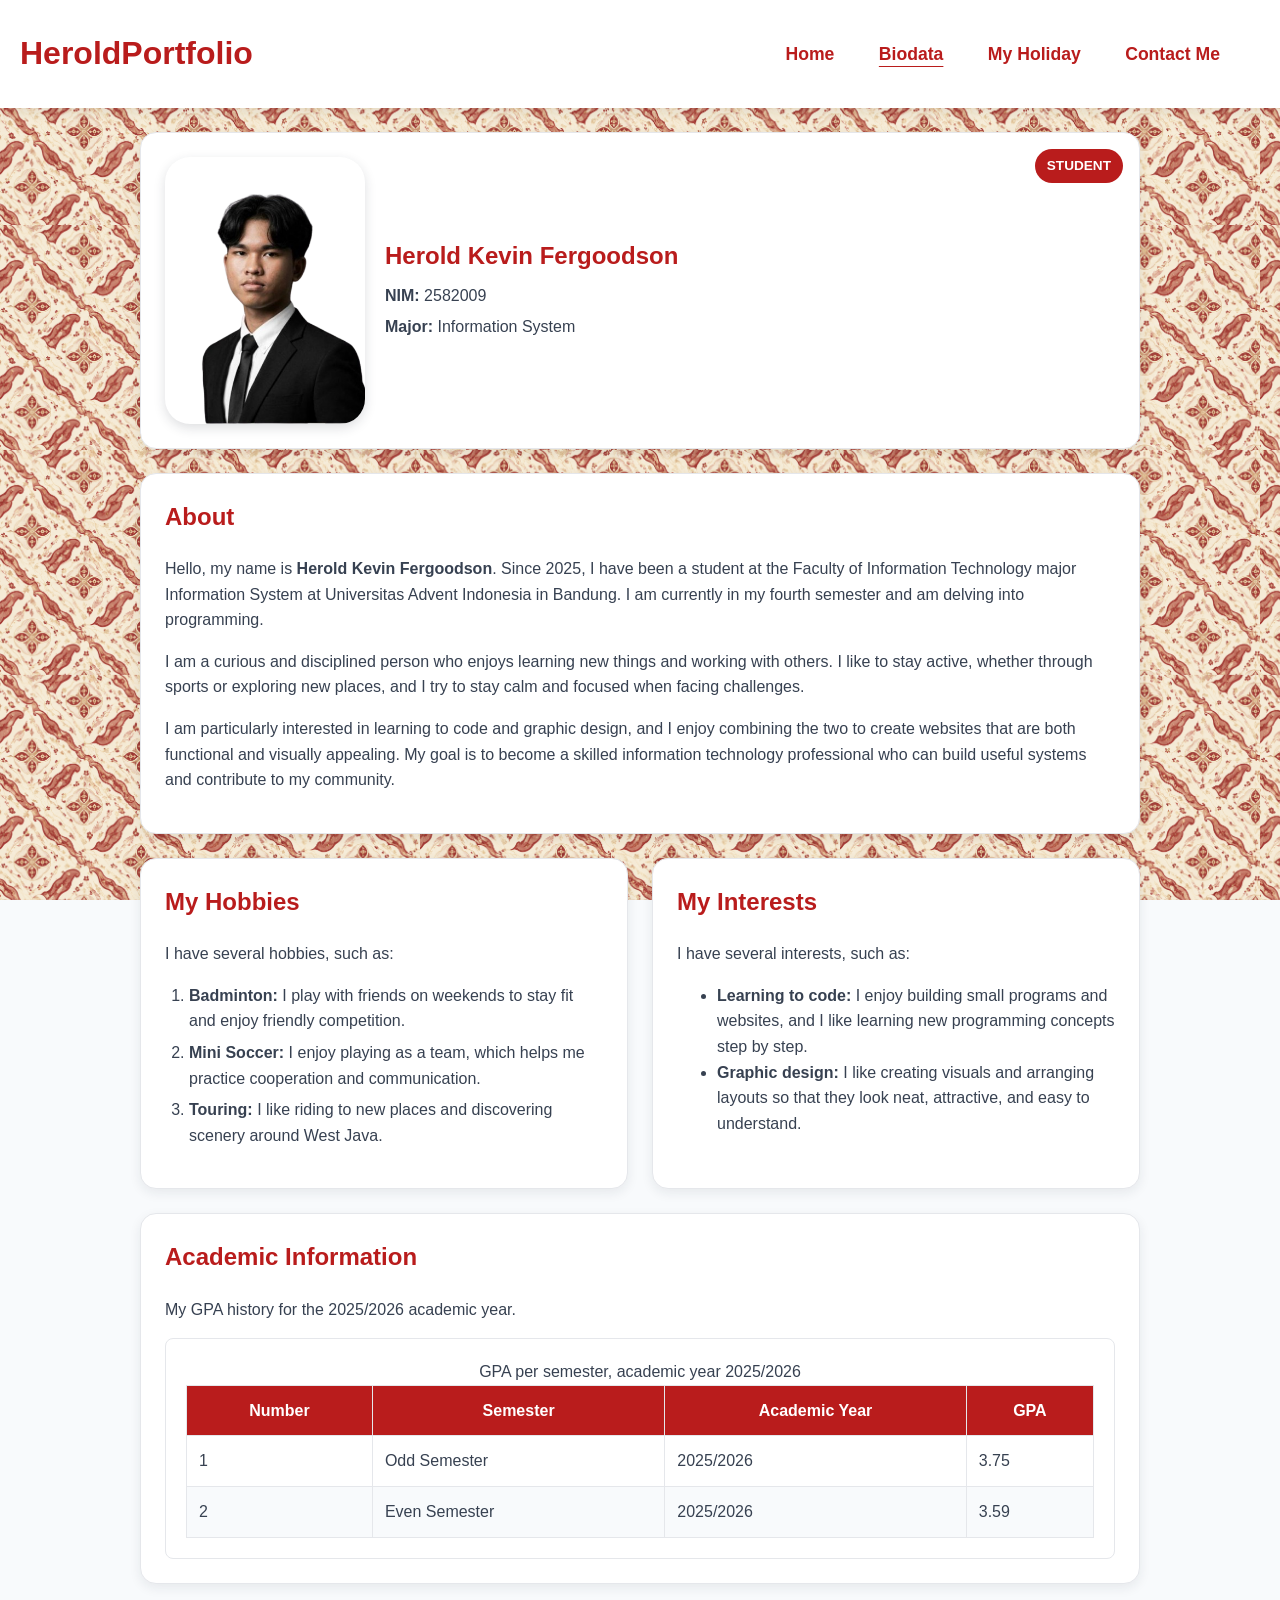
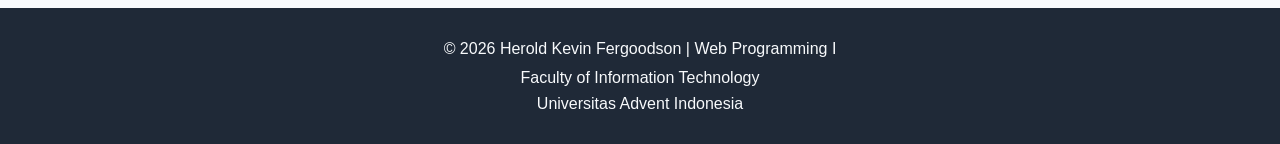
==== Biodata.html @ 3345c5e5 "Add files via upload" ====
<!DOCTYPE html>
<html lang="en">
<head>
    <meta charset="UTF-8">
    <meta name="viewport" content="width=device-width, initial-scale=1.0">
    <title>Biodata | HeroldPortfolio</title>
    <link rel="stylesheet" href="style2.css">
    <link rel="stylesheet" href="style1.css">
</head>
<body>
    <header>
        <h1>HeroldPortfolio</h1>
        <nav>
            <a href="index.html">Home</a>
            <a href="Biodata.html" aria-current="page">Biodata</a>
            <a href="MyHoliday.html">My Holiday</a>
            <a href="ContactMe.html">Contact Me</a>
        </nav>
    </header>

    <main class="content-grid">

        <!-- Informasi pribadi + foto profil -->
        <section id="profile" class="profile">
            <span class="badge">STUDENT</span>
            <img
                class="profile-photo"
                src="Foto Kevin RBG.png"
                alt="Foto Herold Kevin Fergoodson"
            >
            <div class="profile-info">
                <h2>Herold Kevin Fergoodson</h2>
                <p><strong>NIM: </strong>2582009</p>
                <p><strong>Major: </strong>Information System</p>
            </div>
        </section>

        <!-- Biografi -->
        <section id="about" class="about">
            <h2>About</h2>
            <p>
                Hello, my name is <strong>Herold Kevin Fergoodson</strong>. Since 2025, I have been
                a student at the Faculty of Information Technology major Information System at
                Universitas Advent Indonesia in Bandung. I am currently in my fourth semester
                and am delving into programming.
            </p>
            <p>
                I am a curious and disciplined person who enjoys learning new things and
                working with others. I like to stay active, whether through sports or
                exploring new places, and I try to stay calm and focused when facing challenges.
            </p>
            <p>
                I am particularly interested in learning to code and graphic design, and I enjoy
                combining the two to create websites that are both functional and visually
                appealing. My goal is to become a skilled information technology professional who
                can build useful systems and contribute to my community.
            </p>
        </section>

        <!-- Hobi: daftar berurutan -->
        <section id="hobbies">
            <h2>My Hobbies</h2>
            <p>I have several hobbies, such as:</p>
            <ol>
                <li><strong>Badminton:</strong> I play with friends on weekends to stay fit and enjoy friendly competition.</li>
                <li><strong>Mini Soccer:</strong> I enjoy playing as a team, which helps me practice cooperation and communication.</li>
                <li><strong>Touring:</strong> I like riding to new places and discovering scenery around West Java.</li>
            </ol>
        </section>

        <!-- Minat: daftar tidak berurutan -->
        <section id="minat">
            <h2>My Interests</h2>
            <p>I have several interests, such as:</p>
            <ul>
                <li><strong>Learning to code:</strong> I enjoy building small programs and websites, and I like learning new programming concepts step by step.</li>
                <li><strong>Graphic design:</strong> I like creating visuals and arranging layouts so that they look neat, attractive, and easy to understand.</li>
            </ul>
        </section>

        <!-- Informasi akademik -->
        <section id="academic">
            <h2>Academic Information</h2>
            <p>My GPA history for the 2025/2026 academic year.</p>
            <div class="table-container">
                <table>
                    <caption>GPA per semester, academic year 2025/2026</caption>
                    <thead>
                        <tr>
                            <th scope="col">Number</th>
                            <th scope="col">Semester</th>
                            <th scope="col">Academic Year</th>
                            <th scope="col">GPA</th>
                        </tr>
                    </thead>
                    <tbody>
                        <tr>
                            <td>1</td>
                            <td>Odd Semester</td>
                            <td>2025/2026</td>
                            <td>3.75</td>
                        </tr>
                        <tr>
                            <td>2</td>
                            <td>Even Semester</td>
                            <td>2025/2026</td>
                            <td>3.59</td>
                        </tr>
                    </tbody>
                </table>
            </div>
        </section>
    </main>

    <footer>
        <p>&copy; 2026 Herold Kevin Fergoodson | Web Programming I</p>
        <p>
            Faculty of Information Technology<br>
            Universitas Advent Indonesia
        </p>
    </footer>
</body>
</html>
---- style2.css ----
* {
    box-sizing: border-box;
}

body {
    margin: 0;
    font-family: Arial, Helvetica, sans-serif;
    font-size: 1rem;
    line-height: 1.6;
    color: #374151;
    background-color: #F8FAFC;
    background-image: url("BATIK.png");
    background-repeat: repeat;
    background-size: 420px auto;
    background-attachment: fixed;
}

img {
    max-width: 100%;
    height: auto;
    display: block;
}

header {
    display: flex;
    padding: 24px 20px;
    color: #B91C1C;
    justify-content: space-between;
    align-items: center;
    background-color: #FFFFFF;
    box-shadow: 0 4px 12px rgba(31, 41, 55, 0.08);
    flex-wrap: wrap;
}

header h1 {
    margin: 0;
    font-size: 2rem;
}

nav {
    padding: 8px 20px;
    text-align: right;
}

nav a {
    display: inline-block;
    margin: 4px 12px;
    color: #B91C1C;
    font-weight: bold;
    text-decoration: none;
    font-size: 1.1rem;
}

nav a:hover {
    color: #991B1B;
    text-decoration: underline;
}

nav a[aria-current="page"] {
    text-decoration: underline;
    text-underline-offset: 6px;
}

main {
    width: 90%;
    max-width: 1000px;
    margin: 24px auto;
}

.border {
    display: grid;
    grid-template-columns: 1fr;
    gap: 24px;
}

section {
    padding: 24px;
    background-color: #FFFFFF;
    border: 1px solid #E5E7EB;
    border-radius: 16px;
    box-shadow: 0 4px 12px rgba(0, 0, 0, 0.08);
}

.HomePage {
    display: flex;
    flex-direction: column-reverse;
    align-items: center;
    gap: 2rem;
    padding: 2rem 5%;
}

.Text {
    flex: 1;
}

.Intro {
    font-weight: 600;
    color: #B91C1C;
}

.Name {
    line-height: 1.1;
    letter-spacing: -0.02em;
    color: #1F2937;
    font-size: clamp(1.75rem, 5vw, 2.5rem);
    font-weight: 550;
}

.Introduction {
    max-width: 58ch;
    margin: 0 0 1.5rem;
    font-size: 1.05rem;
    line-height: 1.8;
    color: #374151;
    text-align: justify;
    hyphens: auto;
}

.profile-photo {
    width: 100%;
    max-width: 340px;
    aspect-ratio: 3 / 4;
    object-fit: cover;
    border-radius: 25px;
    box-shadow: 0 4px 12px rgba(31, 41, 55, 0.15);
}

.HomePage .badge {
    display: flex;
    flex-wrap: wrap;
    gap: 12px;
}

.button1,
.button2 {
    display: inline-block;
    padding: 0.75rem 1.5rem;
    border-radius: 6px;
    text-decoration: none;
    font-weight: bold;
    border: 2px solid #B91C1C;
}

.button1 {
    background-color: #B91C1C;
    color: #FFFFFF;
}

.button1:hover {
    background-color: #991B1B;
}

.button2 {
    background-color: #FFFFFF;
    color: #B91C1C;
}

.button2:hover {
    background-color: #FEE2E2;
}

footer {
    margin-top: 24px;
    padding: 24px 20px;
    background-color: #1F2937;
    color: #F8FAFC;
    text-align: center;
}

footer p {
    margin: 4px 0;
}

@media (min-width: 768px) {
    nav a {
        margin: 8px 20px;
    }

    .HomePage {
        flex-direction: row;
    }
}
---- style1.css ----
img {
    max-width: 100%;
    height: auto;
}

a {
    color: #B91C1C;
}

header {
    color: #B91C1C;
    background-color: #FFFFFF;
}

header h1 {
    color: #B91C1C;
}

nav {
    padding: 8px 20px;
    text-align: right;
}

nav a {
    display: inline-block;
    margin: 4px 12px;
    color: #B91C1C;
    font-weight: bold;
    text-decoration: none;
    font-size: 1.1rem;
}

nav a:hover {
    color: #991B1B;
    text-decoration: underline;
}

main {
    width: 90%;
    max-width: 1000px;
    margin: 24px auto;
}

.content-grid {
    display: grid;
    grid-template-columns: 1fr;
    gap: 24px;
}

section {
    padding: 24px;
    background-color: #FFFFFF;
    border: 1px solid #E5E7EB;
    border-radius: 16px;
    box-shadow: 0 4px 12px rgba(31, 41, 55, 0.08);
}

section h2 {
    margin-top: 0;
    color: #B91C1C;
}

.profile {
    display: flex;
    flex-direction: column;
    align-items: center;
    gap: 20px;
    text-align: center;
    position: relative;
}

.profile-photo {
    width: 200px;
    aspect-ratio: 3/4;
    object-fit: cover;
    border-radius: 25px;
    box-shadow: 0 4px 12px rgba(31, 41, 55, 0.15);
}

.profile-info {
    flex: 1;
}

.profile-info h2 {
    margin-bottom: 8px;
}

.profile-info p {
    margin: 5px 0;
}

.about {
    padding: 24px;
    background-color: #FFFFFF;
    border: 1px solid #E5E7EB;
    border-radius: 16px;
}

.badge {
    position: absolute;
    top: 16px;
    right: 16px;
    padding: 6px 12px;
    background-color: #B91C1C;
    color: #FFFFFF;
    border-radius: 20px;
    font-size: 0.85rem;
    font-weight: bold;
}

.Hobbies {
    display: flex;
    gap: 20px;
    align-items: flex-start;
}

#hobbies ol,
#hobbies ul {
    padding-left: 24px;
}

#hobbies li {
    margin-bottom: 6px;
}

.table-container {
    flex: 1;
    border: 1px solid #E5E7EB;
    border-radius: 8px;
    padding: 20px;
}

table {
    width: 100%;
    border-collapse: collapse;
}

th,
td {
    padding: 12px;
    border: 1px solid #E5E7EB;
}

th {
    background-color: #B91C1C;
    color: #FFFFFF;
}

tbody tr:nth-child(even) {
    background-color: #F8FAFC;
}

form {
    display: grid;
    gap: 16px;
}

.form-group {
    display: grid;
    gap: 6px;
}

label {
    font-weight: bold;
}

input,
select,
textarea {
    width: 100%;
    padding: 10px 12px;
    border: 1px solid #D1D5DB;
    border-radius: 8px;
    font: inherit;
    background-color: #FFFFFF;
}

textarea {
    min-height: 120px;
    resize: vertical;
}

input:focus,
select:focus,
textarea:focus {
    outline: 2px solid #B91C1C;
    outline-offset: 2px;
}

button {
    width: fit-content;
    padding: 10px 20px;
    border: none;
    border-radius: 8px;
    background-color: #B91C1C;
    color: #FFFFFF;
    font: inherit;
    font-weight: bold;
    cursor: pointer;
}

button:hover {
    background-color: #991B1B;
}

footer {
    margin-top: 24px;
    padding: 24px 20px;
    background-color: #1F2937;
    color: #F8FAFC;
    text-align: center;
}

footer p {
    margin: 4px 0;
}

@media (min-width: 768px) {
    nav a {
        margin: 8px 20px;
        font-size: 1.1rem;
    }

    .profile {
        flex-direction: row;
        text-align: left;
    }

    .content-grid {
        grid-template-columns: repeat(2, minmax(0, 1fr));
    }

    .profile,
    .about,
    #about,
    #academic,
    #contact {
        grid-column: 1 / -1;
    }
}
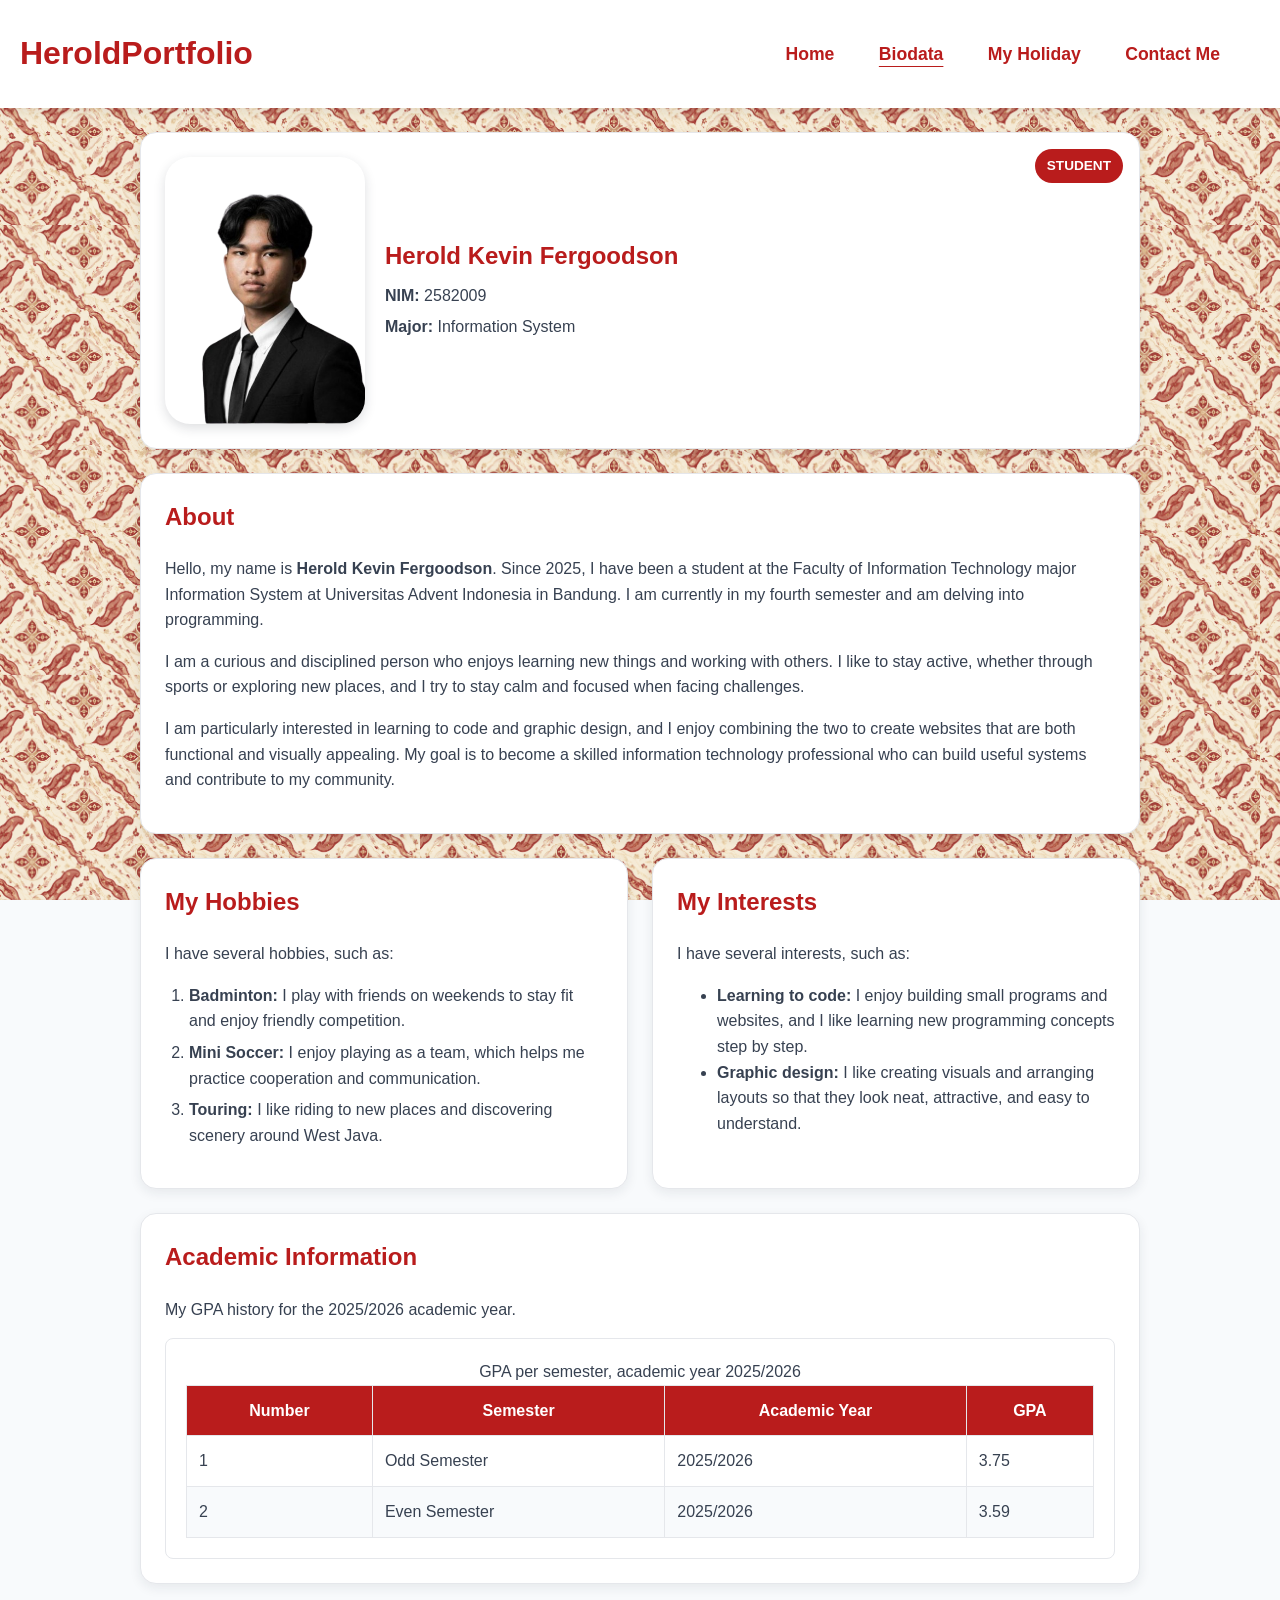
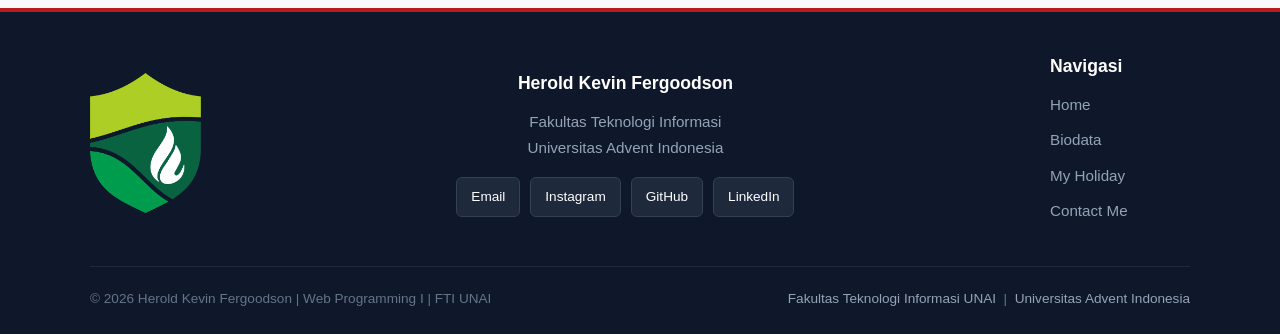
==== commit 905f8c11: "Add files via upload" ====
--- a/Biodata.html
+++ b/Biodata.html
@@ -113,11 +113,43 @@
     </main>
 
     <footer>
-        <p>&copy; 2026 Herold Kevin Fergoodson | Web Programming I</p>
+    <div class="footer-isi">
+        <div class="footer-logo">
+            <img src="FTI.png" alt="Logo Fakultas Teknologi Informasi Universitas Advent Indonesia">
+        </div>
+
+        <div class="footer-tengah">
+            <h3>Herold Kevin Fergoodson</h3>
+            <p>Fakultas Teknologi Informasi<br>
+               Universitas Advent Indonesia<br>
+            </p>
+            <div class="footer-tombol">
+                <a href="mailto:2582009@unai.edu">Email</a>
+                <a href="https://www.instagram.com/kvnn_____/" target="_blank" rel="noopener">Instagram</a>
+                <a href="https://github.com/Herold-2582009" target="_blank" rel="noopener">GitHub</a>
+                <a href="https://www.linkedin.com/in/herold-kevin-fergoodson-a54214329/" target="_blank" rel="noopener">LinkedIn</a>
+            </div>
+        </div>
+
+        <div class="footer-kolom footer-nav">
+            <h3>Navigasi</h3>
+            <ul>
+                <li><a href="index.html">Home</a></li>
+                <li><a href="Biodata.html">Biodata</a></li>
+                <li><a href="MyHoliday.html">My Holiday</a></li>
+                <li><a href="ContactMe.html">Contact Me</a></li>
+            </ul>
+        </div>
+    </div>
+
+    <div class="footer-bawah">
+        <p>&copy; 2026 Herold Kevin Fergoodson | Web Programming I | FTI UNAI</p>
         <p>
-            Faculty of Information Technology<br>
-            Universitas Advent Indonesia
+            <a href="https://fti.unai.edu/" target="_blank" rel="noopener">Fakultas Teknologi Informasi UNAI</a>
+            &nbsp;|&nbsp;
+            <a href="https://unai.edu/" target="_blank" rel="noopener">Universitas Advent Indonesia</a>
         </p>
-    </footer>
+    </div>
+</footer>
 </body>
 </html>
--- a/style2.css
+++ b/style2.css
@@ -35,6 +35,12 @@
 header h1 {
     margin: 0;
     font-size: 2rem;
+    
+}
+
+a {
+    color: #B91C1C;
+    text-decoration: none;
 }
 
 nav {
@@ -161,22 +167,145 @@
 
 footer {
     margin-top: 24px;
-    padding: 24px 20px;
-    background-color: #1F2937;
-    color: #F8FAFC;
+    padding: 40px 20px 24px;
+    background-color: #0F172A;
+    border-top: 4px solid #B91C1C;
+    color: #94A3B8;
+    text-align: left;
+}
+ 
+.footer-isi {
+    display: flex;
+    flex-wrap: wrap;
+    justify-content: space-between;
+    align-items: center;
+    gap: 32px;
+    max-width: 1100px;
+    margin: 0 auto;
+}
+ 
+.footer-logo {
+    flex: 0 0 auto;
+}
+ 
+.footer-logo img {
+    width: auto;
+    height: 140px;
+}
+ 
+.footer-tengah {
+    flex: 1 1 320px;
     text-align: center;
 }
-
+ 
+.footer-kolom {
+    flex: 1 1 240px;
+}
+ 
+.footer-nav {
+    flex: 0 0 auto;
+    min-width: 140px;
+}
+ 
+footer h3 {
+    margin: 0 0 12px;
+    font-size: 1.1rem;
+    color: #FFFFFF;
+}
+ 
 footer p {
-    margin: 4px 0;
-}
-
+    margin: 0;
+    font-size: 0.95rem;
+    line-height: 1.7;
+}
+ 
+footer ul {
+    margin: 0;
+    padding: 0;
+    list-style: none;
+}
+ 
+footer li {
+    margin-bottom: 10px;
+}
+ 
+footer a {
+    color: #94A3B8;
+    font-size: 0.95rem;
+    text-decoration: none;
+}
+ 
+footer a:hover {
+    color: #FFFFFF;
+    text-decoration: underline;
+}
+ 
+.footer-tombol {
+    display: flex;
+    flex-wrap: wrap;
+    justify-content: center;
+    gap: 10px;
+    margin-top: 16px;
+}
+ 
+.footer-tombol a {
+    padding: 8px 14px;
+    background-color: #1E293B;
+    border: 1px solid #334155;
+    border-radius: 6px;
+    color: #FFFFFF;
+    font-size: 0.85rem;
+}
+ 
+.footer-tombol a:hover {
+    background-color: #334155;
+    text-decoration: none;
+}
+ 
+.footer-bawah {
+    display: flex;
+    flex-wrap: wrap;
+    justify-content: space-between;
+    gap: 8px 24px;
+    max-width: 1100px;
+    margin: 32px auto 0;
+    padding-top: 20px;
+    border-top: 1px solid #1E293B;
+}
+ 
+.footer-bawah p {
+    font-size: 0.85rem;
+    color: #64748B;
+}
+ 
+.footer-bawah a {
+    font-size: 0.85rem;
+}
+ 
 @media (min-width: 768px) {
     nav a {
         margin: 8px 20px;
     }
-
+ 
     .HomePage {
-        flex-direction: row;
-    }
-}+        flex-direction: row-reverse;
+    }
+ 
+    .profile-photo {
+        flex-shrink: 0;
+    }
+}
+ 
+@media (max-width: 767px) {
+    .footer-isi {
+        flex-direction: column;
+        align-items: center;
+        text-align: center;
+    }
+ 
+    .footer-bawah {
+        flex-direction: column;
+        text-align: center;
+    }
+}
+ 
--- a/style1.css
+++ b/style1.css
@@ -205,15 +205,148 @@
 
 footer {
     margin-top: 24px;
-    padding: 24px 20px;
-    background-color: #1F2937;
-    color: #F8FAFC;
+    padding: 40px 20px 24px;
+    background-color: #0F172A;
+    border-top: 4px solid #B91C1C;
+    color: #94A3B8;
+    text-align: left;
+}
+ 
+.footer-isi {
+    display: flex;
+    flex-wrap: wrap;
+    justify-content: space-between;
+    align-items: center;
+    gap: 32px;
+    max-width: 1100px;
+    margin: 0 auto;
+}
+ 
+.footer-logo {
+    flex: 0 0 auto;
+}
+ 
+.footer-logo img {
+    width: auto;
+    height: 140px;
+}
+ 
+.footer-tengah {
+    flex: 1 1 320px;
     text-align: center;
 }
-
+ 
+.footer-kolom {
+    flex: 1 1 240px;
+}
+ 
+.footer-nav {
+    flex: 0 0 auto;
+    min-width: 140px;
+}
+ 
+footer h3 {
+    margin: 0 0 12px;
+    font-size: 1.1rem;
+    color: #FFFFFF;
+}
+ 
 footer p {
-    margin: 4px 0;
-}
+    margin: 0;
+    font-size: 0.95rem;
+    line-height: 1.7;
+}
+ 
+footer ul {
+    margin: 0;
+    padding: 0;
+    list-style: none;
+}
+ 
+footer li {
+    margin-bottom: 10px;
+}
+ 
+footer a {
+    color: #94A3B8;
+    font-size: 0.95rem;
+    text-decoration: none;
+}
+ 
+footer a:hover {
+    color: #FFFFFF;
+    text-decoration: underline;
+}
+ 
+.footer-tombol {
+    display: flex;
+    flex-wrap: wrap;
+    justify-content: center;
+    gap: 10px;
+    margin-top: 16px;
+}
+ 
+.footer-tombol a {
+    padding: 8px 14px;
+    background-color: #1E293B;
+    border: 1px solid #334155;
+    border-radius: 6px;
+    color: #FFFFFF;
+    font-size: 0.85rem;
+}
+ 
+.footer-tombol a:hover {
+    background-color: #334155;
+    text-decoration: none;
+}
+ 
+.footer-bawah {
+    display: flex;
+    flex-wrap: wrap;
+    justify-content: space-between;
+    gap: 8px 24px;
+    max-width: 1100px;
+    margin: 32px auto 0;
+    padding-top: 20px;
+    border-top: 1px solid #1E293B;
+}
+ 
+.footer-bawah p {
+    font-size: 0.85rem;
+    color: #64748B;
+}
+ 
+.footer-bawah a {
+    font-size: 0.85rem;
+}
+ 
+@media (min-width: 768px) {
+    nav a {
+        margin: 8px 20px;
+    }
+ 
+    .HomePage {
+        flex-direction: row-reverse;
+    }
+ 
+    .profile-photo {
+        flex-shrink: 0;
+    }
+}
+ 
+@media (max-width: 767px) {
+    .footer-isi {
+        flex-direction: column;
+        align-items: center;
+        text-align: center;
+    }
+ 
+    .footer-bawah {
+        flex-direction: column;
+        text-align: center;
+    }
+}
+ 
 
 @media (min-width: 768px) {
     nav a {
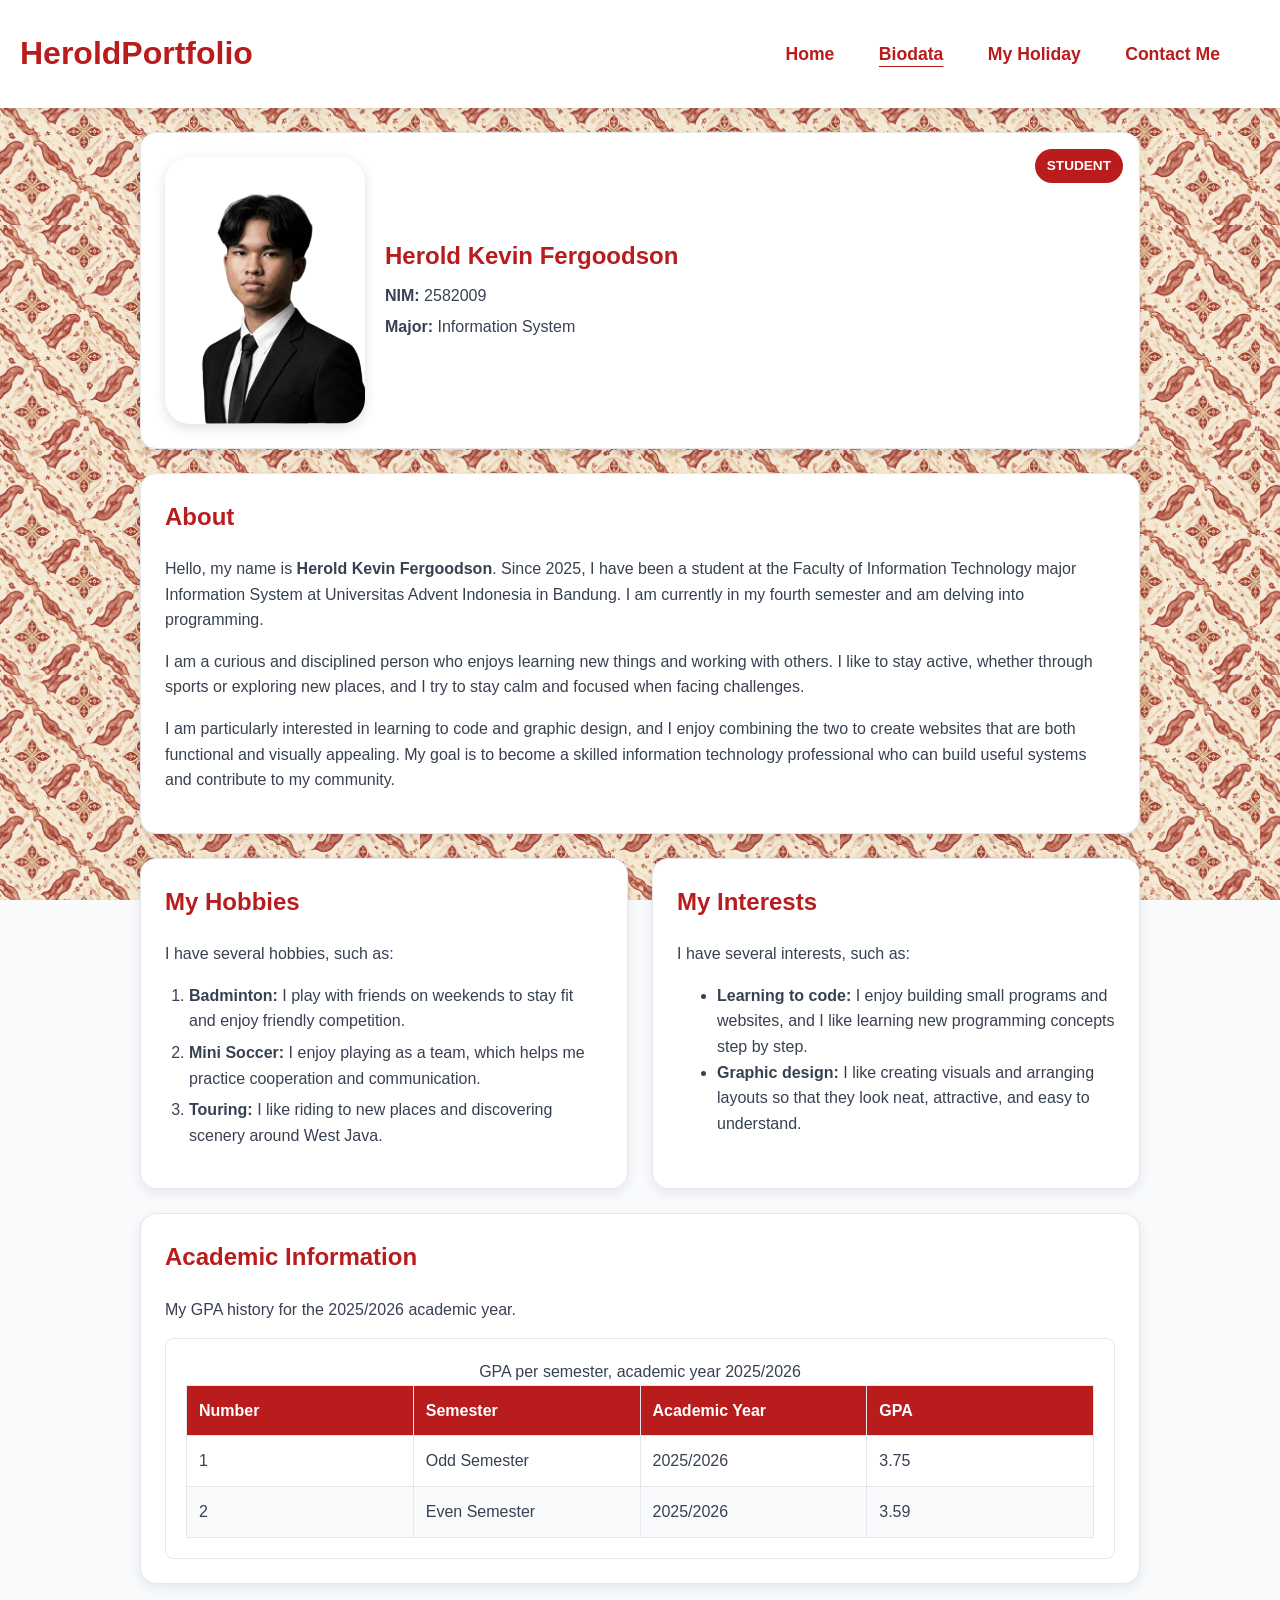
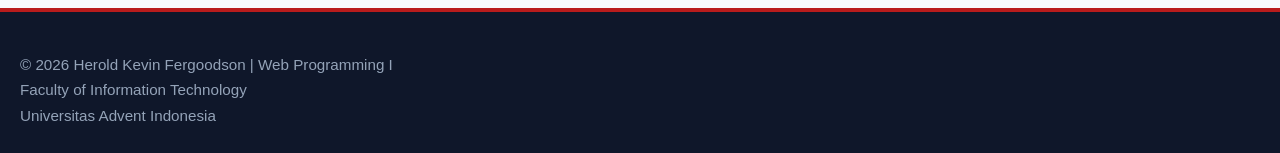
==== commit 1ce5803a: "Update Biodata.html" ====
--- a/Biodata.html
+++ b/Biodata.html
@@ -113,43 +113,11 @@
     </main>
 
     <footer>
-    <div class="footer-isi">
-        <div class="footer-logo">
-            <img src="FTI.png" alt="Logo Fakultas Teknologi Informasi Universitas Advent Indonesia">
-        </div>
-
-        <div class="footer-tengah">
-            <h3>Herold Kevin Fergoodson</h3>
-            <p>Fakultas Teknologi Informasi<br>
-               Universitas Advent Indonesia<br>
-            </p>
-            <div class="footer-tombol">
-                <a href="mailto:2582009@unai.edu">Email</a>
-                <a href="https://www.instagram.com/kvnn_____/" target="_blank" rel="noopener">Instagram</a>
-                <a href="https://github.com/Herold-2582009" target="_blank" rel="noopener">GitHub</a>
-                <a href="https://www.linkedin.com/in/herold-kevin-fergoodson-a54214329/" target="_blank" rel="noopener">LinkedIn</a>
-            </div>
-        </div>
-
-        <div class="footer-kolom footer-nav">
-            <h3>Navigasi</h3>
-            <ul>
-                <li><a href="index.html">Home</a></li>
-                <li><a href="Biodata.html">Biodata</a></li>
-                <li><a href="MyHoliday.html">My Holiday</a></li>
-                <li><a href="ContactMe.html">Contact Me</a></li>
-            </ul>
-        </div>
-    </div>
-
-    <div class="footer-bawah">
-        <p>&copy; 2026 Herold Kevin Fergoodson | Web Programming I | FTI UNAI</p>
+        <p>&copy; 2026 Herold Kevin Fergoodson | Web Programming I</p>
         <p>
-            <a href="https://fti.unai.edu/" target="_blank" rel="noopener">Fakultas Teknologi Informasi UNAI</a>
-            &nbsp;|&nbsp;
-            <a href="https://unai.edu/" target="_blank" rel="noopener">Universitas Advent Indonesia</a>
+            Faculty of Information Technology<br>
+            Universitas Advent Indonesia
         </p>
-    </div>
-</footer>
+    </footer>
 </body>
-</html>+</html>
--- a/style2.css
+++ b/style2.css
@@ -281,7 +281,36 @@
 .footer-bawah a {
     font-size: 0.85rem;
 }
- 
+
+.content-grid {
+    display: grid;
+    grid-template-columns: minmax(0, 1fr);
+    gap: 24px;
+}
+
+section {
+    min-width: 0;
+}
+
+.table-container {
+    border: 1px solid #E5E7EB;
+    border-radius: 8px;
+    padding: 20px;
+}
+
+table {
+    width: 100%;
+    border-collapse: collapse;
+    table-layout: fixed;
+}
+
+th,
+td {
+    padding: 12px;
+    border: 1px solid #E5E7EB;
+    text-align: left;
+    overflow-wrap: anywhere;
+}
 @media (min-width: 768px) {
     nav a {
         margin: 8px 20px;
@@ -308,4 +337,29 @@
         text-align: center;
     }
 }
- +
+@media (max-width: 560px) {
+    section {
+        padding: 16px;
+    }
+
+    .table-container {
+        padding: 8px;
+    }
+
+    th,
+    td {
+        padding: 6px;
+        font-size: 0.8rem;
+    }
+
+    th:nth-child(1),
+    td:nth-child(1) {
+        width: 18%;
+    }
+
+    caption {
+        font-size: 0.9rem;
+    }
+}
+ 
